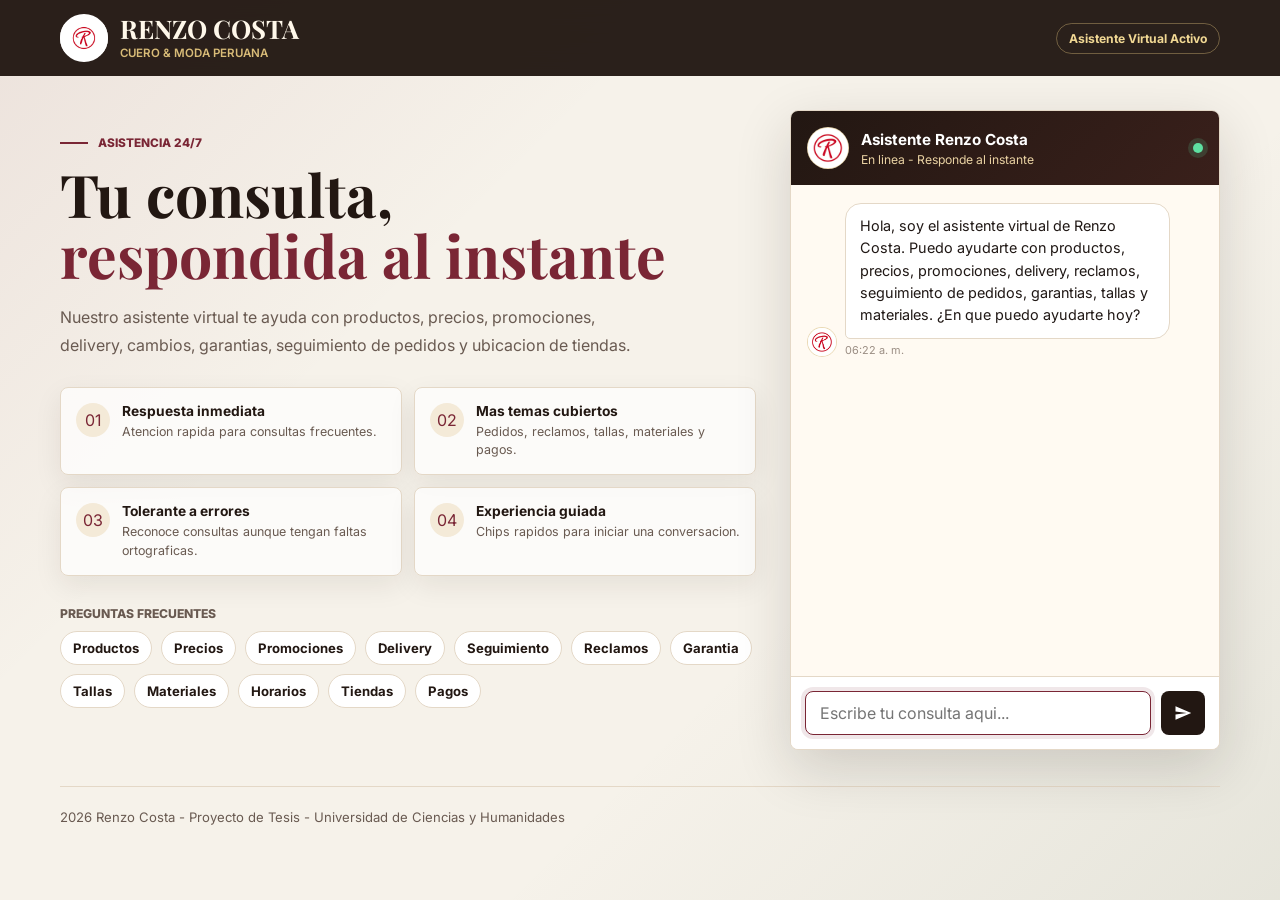
==== Frontend/index.html @ cf63f4e3 "Primera version del chatbot Renzo Costa .." ====
<!DOCTYPE html>
<html lang="es">
<head>
  <meta charset="UTF-8">
  <meta name="viewport" content="width=device-width, initial-scale=1.0">
  <title>Renzo Costa - Asistente Virtual</title>
  <meta name="description" content="Chatbot de atencion al cliente para Renzo Costa. Consulta productos, precios, horarios, delivery, garantias y mas.">
  <link rel="icon" type="image/jpeg" href="logo1.jpg">
  <link rel="stylesheet" href="styles.css">
</head>
<body>
  <header class="header">
    <div class="header-inner">
      <div class="header-logo">
        <div class="header-logo-icon">
          <img src="logo1.jpg" alt="Logo Renzo Costa">
        </div>
        <div class="header-brand">
          <h1>RENZO COSTA</h1>
          <p>Cuero & Moda Peruana</p>
        </div>
      </div>

      <div class="header-badge">Asistente Virtual Activo</div>
    </div>
  </header>

  <main class="hero">
    <section class="info-panel">
      <div class="info-eyebrow">Asistencia 24/7</div>

      <h2 class="info-titulo">
        Tu consulta,<br>
        <span>respondida al instante</span>
      </h2>

      <p class="info-descripcion">
        Nuestro asistente virtual te ayuda con productos, precios, promociones,
        delivery, cambios, garantias, seguimiento de pedidos y ubicacion de tiendas.
      </p>

      <div class="features-grid">
        <div class="feature-card">
          <div class="feature-icon">01</div>
          <div class="feature-text">
            <strong>Respuesta inmediata</strong>
            <span>Atencion rapida para consultas frecuentes.</span>
          </div>
        </div>

        <div class="feature-card">
          <div class="feature-icon">02</div>
          <div class="feature-text">
            <strong>Mas temas cubiertos</strong>
            <span>Pedidos, reclamos, tallas, materiales y pagos.</span>
          </div>
        </div>

        <div class="feature-card">
          <div class="feature-icon">03</div>
          <div class="feature-text">
            <strong>Tolerante a errores</strong>
            <span>Reconoce consultas aunque tengan faltas ortograficas.</span>
          </div>
        </div>

        <div class="feature-card">
          <div class="feature-icon">04</div>
          <div class="feature-text">
            <strong>Experiencia guiada</strong>
            <span>Chips rapidos para iniciar una conversacion.</span>
          </div>
        </div>
      </div>

      <div class="topicos-label">Preguntas frecuentes</div>
      <div class="topicos-chips">
        <button class="chip" onclick="enviarDesdeChip('Que productos tienen?')">Productos</button>
        <button class="chip" onclick="enviarDesdeChip('Cuales son los precios?')">Precios</button>
        <button class="chip" onclick="enviarDesdeChip('Tienen promociones?')">Promociones</button>
        <button class="chip" onclick="enviarDesdeChip('Hacen delivery?')">Delivery</button>
        <button class="chip" onclick="enviarDesdeChip('Quiero seguir mi pedido')">Seguimiento</button>
        <button class="chip" onclick="enviarDesdeChip('Como hago un reclamo?')">Reclamos</button>
        <button class="chip" onclick="enviarDesdeChip('Como funciona la garantia?')">Garantia</button>
        <button class="chip" onclick="enviarDesdeChip('Tienen guia de tallas?')">Tallas</button>
        <button class="chip" onclick="enviarDesdeChip('De que material son los productos?')">Materiales</button>
        <button class="chip" onclick="enviarDesdeChip('Cual es el horario de atencion?')">Horarios</button>
        <button class="chip" onclick="enviarDesdeChip('Donde estan ubicados?')">Tiendas</button>
        <button class="chip" onclick="enviarDesdeChip('Cuales son las formas de pago?')">Pagos</button>
      </div>
    </section>

    <section class="chat-panel" aria-label="Chat de atencion al cliente">
      <div class="chat-header">
        <div class="chat-avatar">
          <img src="logo1.jpg" alt="Logo Renzo Costa">
        </div>
        <div class="chat-header-info">
          <strong>Asistente Renzo Costa</strong>
          <span>En linea - Responde al instante</span>
        </div>
        <div class="online-dot" title="En linea"></div>
      </div>

      <div class="chat-mensajes" id="chatMensajes" role="log" aria-live="polite"></div>

      <div class="indicador-escribiendo" id="indicadorEscribiendo" aria-label="El bot esta escribiendo">
        <div class="mensaje-avatar">
          <img src="logo1.jpg" alt="">
        </div>
        <div class="puntos-escribiendo">
          <span></span>
          <span></span>
          <span></span>
        </div>
      </div>

      <div class="chat-input-area">
        <input
          type="text"
          id="inputMensaje"
          placeholder="Escribe tu consulta aqui..."
          maxlength="500"
          autocomplete="off"
          aria-label="Escribe un mensaje"
        />

        <button id="btnEnviar" title="Enviar mensaje" aria-label="Enviar mensaje">
          <svg viewBox="0 0 24 24" xmlns="http://www.w3.org/2000/svg" aria-hidden="true">
            <path d="M2.01 21L23 12 2.01 3 2 10l15 2-15 2z"/>
          </svg>
        </button>
      </div>
    </section>
  </main>

  <footer class="footer">
    <p class="footer-copy">
      2026 Renzo Costa - Proyecto de Tesis - Universidad de Ciencias y Humanidades
    </p>
  </footer>

  <script src="script.js"></script>
</body>
</html>
---- Frontend/styles.css ----
@import url('https://fonts.googleapis.com/css2?family=Inter:wght@400;500;600;700&family=Playfair+Display:wght@600;700&display=swap');

:root {
  --color-fondo: #f6f2ea;
  --color-superficie: #fffaf2;
  --color-panel: #ffffff;
  --color-acento: #221712;
  --color-acento-hover: #3a261d;
  --color-vino: #7a2635;
  --color-oliva: #587057;
  --color-dorado: #b88a2c;
  --color-borde: #e4d8c7;
  --color-texto: #201815;
  --color-texto-suave: #695a51;
  --color-muted: #9a8d83;
  --sombra-suave: 0 10px 28px rgba(34, 23, 18, 0.08);
  --sombra-media: 0 18px 55px rgba(34, 23, 18, 0.16);
  --fuente-display: 'Playfair Display', Georgia, serif;
  --fuente-texto: 'Inter', system-ui, sans-serif;
  --radio: 8px;
}

*,
*::before,
*::after {
  box-sizing: border-box;
  margin: 0;
  padding: 0;
}

body {
  min-height: 100vh;
  background:
    linear-gradient(135deg, rgba(122, 38, 53, 0.08), transparent 32%),
    linear-gradient(315deg, rgba(88, 112, 87, 0.10), transparent 36%),
    var(--color-fondo);
  color: var(--color-texto);
  font-family: var(--fuente-texto);
}

button,
input {
  font: inherit;
}

.header {
  position: sticky;
  top: 0;
  z-index: 10;
  background: rgba(34, 23, 18, 0.96);
  color: white;
  box-shadow: 0 1px 0 rgba(255, 255, 255, 0.08);
  backdrop-filter: blur(14px);
}

.header-inner {
  width: min(1160px, calc(100% - 32px));
  margin: 0 auto;
  padding: 14px 0;
  display: flex;
  align-items: center;
  justify-content: space-between;
  gap: 18px;
}

.header-logo {
  display: flex;
  align-items: center;
  gap: 12px;
  min-width: 0;
}

.header-logo-icon {
  width: 48px;
  height: 48px;
  display: grid;
  place-items: center;
  background: #fff;
  border-radius: 50%;
  overflow: hidden;
}

.header-logo-icon img {
  width: 100%;
  height: 100%;
  object-fit: contain;
}

.header-brand h1 {
  font-family: var(--fuente-display);
  font-size: clamp(1.25rem, 2vw, 1.7rem);
  line-height: 1;
  color: #fff8ea;
}

.header-brand p {
  margin-top: 4px;
  color: #d9bc78;
  font-size: 0.72rem;
  font-weight: 600;
  text-transform: uppercase;
}

.header-badge {
  border: 1px solid rgba(217, 188, 120, 0.4);
  border-radius: 999px;
  padding: 7px 12px;
  color: #f1d894;
  font-size: 0.76rem;
  font-weight: 700;
  white-space: nowrap;
}

.hero {
  width: min(1160px, calc(100% - 32px));
  margin: 34px auto 0;
  display: grid;
  grid-template-columns: minmax(0, 1fr) minmax(360px, 430px);
  gap: 34px;
  align-items: start;
}

.info-panel {
  padding: 18px 0 0;
}

.info-eyebrow {
  display: inline-flex;
  align-items: center;
  gap: 10px;
  color: var(--color-vino);
  font-size: 0.74rem;
  font-weight: 800;
  text-transform: uppercase;
}

.info-eyebrow::before {
  content: "";
  width: 28px;
  height: 2px;
  background: var(--color-vino);
}

.info-titulo {
  margin-top: 14px;
  max-width: 620px;
  color: var(--color-acento);
  font-family: var(--fuente-display);
  font-size: clamp(2.1rem, 4.6vw, 4.25rem);
  line-height: 1.03;
}

.info-titulo span {
  color: var(--color-vino);
}

.info-descripcion {
  max-width: 590px;
  margin-top: 18px;
  color: var(--color-texto-suave);
  font-size: 1rem;
  line-height: 1.75;
}

.features-grid {
  margin-top: 28px;
  display: grid;
  grid-template-columns: repeat(2, minmax(0, 1fr));
  gap: 12px;
}

.feature-card {
  min-height: 88px;
  padding: 15px;
  display: flex;
  gap: 12px;
  align-items: flex-start;
  background: rgba(255, 255, 255, 0.74);
  border: 1px solid var(--color-borde);
  border-radius: var(--radio);
  box-shadow: var(--sombra-suave);
}

.feature-icon {
  width: 34px;
  height: 34px;
  display: grid;
  place-items: center;
  border-radius: 50%;
  background: #f4ead8;
  color: var(--color-vino);
  font-size: 1rem;
  flex: none;
}

.feature-text strong {
  display: block;
  color: var(--color-acento);
  font-size: 0.86rem;
}

.feature-text span {
  display: block;
  margin-top: 4px;
  color: var(--color-texto-suave);
  font-size: 0.78rem;
  line-height: 1.45;
}

.topicos-label {
  margin-top: 30px;
  color: var(--color-texto-suave);
  font-size: 0.76rem;
  font-weight: 800;
  text-transform: uppercase;
}

.topicos-chips {
  margin-top: 10px;
  display: flex;
  flex-wrap: wrap;
  gap: 9px;
}

.chip {
  min-height: 34px;
  padding: 7px 12px;
  border: 1px solid var(--color-borde);
  border-radius: 999px;
  background: #fff;
  color: var(--color-acento);
  cursor: pointer;
  font-size: 0.82rem;
  font-weight: 700;
  transition: transform 0.16s ease, border-color 0.16s ease, background 0.16s ease, color 0.16s ease;
}

.chip:hover {
  border-color: var(--color-vino);
  background: var(--color-vino);
  color: #fff;
  transform: translateY(-1px);
}

.chat-panel {
  position: sticky;
  top: 88px;
  height: min(640px, calc(100vh - 118px));
  min-height: 520px;
  display: flex;
  flex-direction: column;
  overflow: hidden;
  background: var(--color-superficie);
  border: 1px solid var(--color-borde);
  border-radius: var(--radio);
  box-shadow: var(--sombra-media);
}

.chat-header {
  padding: 16px;
  display: flex;
  align-items: center;
  gap: 12px;
  background: linear-gradient(135deg, var(--color-acento), #3a201b);
  color: white;
}

.chat-avatar,
.mensaje-avatar {
  display: grid;
  place-items: center;
  flex: none;
  background: #fff;
  border: 1px solid rgba(217, 188, 120, 0.55);
  overflow: hidden;
}

.chat-avatar {
  width: 42px;
  height: 42px;
  border-radius: 50%;
}

.chat-avatar img,
.mensaje-avatar img {
  width: 100%;
  height: 100%;
  object-fit: cover;
}

.chat-header-info {
  flex: 1;
  min-width: 0;
}

.chat-header-info strong {
  display: block;
  font-size: 0.95rem;
}

.chat-header-info span {
  display: block;
  margin-top: 3px;
  color: #e8d1a2;
  font-size: 0.76rem;
}

.online-dot {
  width: 10px;
  height: 10px;
  border-radius: 50%;
  background: #5ee0a1;
  box-shadow: 0 0 0 5px rgba(94, 224, 161, 0.16);
}

.chat-mensajes {
  flex: 1;
  padding: 18px 16px;
  display: flex;
  flex-direction: column;
  gap: 14px;
  overflow-y: auto;
  scroll-behavior: smooth;
}

.chat-mensajes::-webkit-scrollbar {
  width: 6px;
}

.chat-mensajes::-webkit-scrollbar-thumb {
  background: #d4c3af;
  border-radius: 999px;
}

.mensaje {
  display: flex;
  align-items: flex-end;
  gap: 8px;
  animation: aparecer 0.24s ease-out;
}

.mensaje.usuario {
  justify-content: flex-start;
  flex-direction: row-reverse;
}

.mensaje-contenido {
  max-width: min(82%, 340px);
}

.mensaje-avatar {
  width: 30px;
  height: 30px;
  border-radius: 50%;
}

.burbuja {
  padding: 11px 14px;
  border-radius: 16px;
  font-size: 0.9rem;
  line-height: 1.55;
  white-space: pre-line;
  overflow-wrap: anywhere;
}

.mensaje.usuario .burbuja {
  background: var(--color-vino);
  color: white;
  border-bottom-right-radius: 5px;
}

.mensaje.bot .burbuja {
  background: white;
  color: var(--color-texto);
  border: 1px solid var(--color-borde);
  border-bottom-left-radius: 5px;
}

.mensaje-tiempo {
  margin-top: 4px;
  color: var(--color-muted);
  font-size: 0.68rem;
  text-align: right;
}

.mensaje.bot .mensaje-tiempo {
  text-align: left;
}

.mensaje-accion {
  width: fit-content;
  min-height: 38px;
  margin-top: 8px;
  padding: 8px 12px;
  display: inline-flex;
  align-items: center;
  gap: 8px;
  border-radius: var(--radio);
  color: white;
  font-size: 0.82rem;
  font-weight: 800;
  text-decoration: none;
  transition: transform 0.16s ease, filter 0.16s ease;
}

.mensaje-accion.whatsapp {
  background: #218b56;
  box-shadow: 0 6px 16px rgba(33, 139, 86, 0.2);
}

.mensaje-accion:hover {
  filter: brightness(0.94);
  transform: translateY(-1px);
}

.mensaje-accion svg {
  width: 18px;
  height: 18px;
  flex: none;
  fill: currentColor;
}

.indicador-escribiendo {
  display: none;
  align-items: flex-end;
  gap: 8px;
  padding: 0 16px 10px;
}

.indicador-escribiendo.activo {
  display: flex;
}

.puntos-escribiendo {
  display: flex;
  align-items: center;
  gap: 5px;
  padding: 12px 15px;
  background: white;
  border: 1px solid var(--color-borde);
  border-radius: 16px 16px 16px 5px;
}

.puntos-escribiendo span {
  width: 6px;
  height: 6px;
  background: var(--color-dorado);
  border-radius: 50%;
  animation: rebotar 1s infinite;
}

.puntos-escribiendo span:nth-child(2) {
  animation-delay: 0.15s;
}

.puntos-escribiendo span:nth-child(3) {
  animation-delay: 0.3s;
}

.chat-input-area {
  padding: 14px;
  display: flex;
  align-items: center;
  gap: 10px;
  background: white;
  border-top: 1px solid var(--color-borde);
}

#inputMensaje {
  flex: 1;
  min-width: 0;
  height: 44px;
  padding: 0 14px;
  border: 1px solid var(--color-borde);
  border-radius: var(--radio);
  background: #fbf7ef;
  color: var(--color-texto);
  outline: none;
  transition: border-color 0.16s ease, box-shadow 0.16s ease, background 0.16s ease;
}

#inputMensaje:focus {
  border-color: var(--color-vino);
  background: #fff;
  box-shadow: 0 0 0 4px rgba(122, 38, 53, 0.11);
}

#inputMensaje:disabled {
  color: var(--color-muted);
  background: #efe8dc;
}

#btnEnviar {
  width: 44px;
  height: 44px;
  display: grid;
  place-items: center;
  flex: none;
  border: 0;
  border-radius: var(--radio);
  background: var(--color-acento);
  color: white;
  cursor: pointer;
  transition: transform 0.16s ease, background 0.16s ease, opacity 0.16s ease;
}

#btnEnviar:hover:not(:disabled) {
  background: var(--color-vino);
  transform: translateY(-1px);
}

#btnEnviar:disabled {
  cursor: wait;
  opacity: 0.55;
}

#btnEnviar svg {
  width: 18px;
  height: 18px;
  fill: currentColor;
}

.footer {
  width: min(1160px, calc(100% - 32px));
  margin: 36px auto 0;
  padding: 22px 0 36px;
  border-top: 1px solid var(--color-borde);
}

.footer-copy {
  color: var(--color-texto-suave);
  font-size: 0.82rem;
}

.dashboard-page {
  background:
    linear-gradient(135deg, rgba(122, 38, 53, 0.08), transparent 30%),
    linear-gradient(315deg, rgba(34, 23, 18, 0.08), transparent 34%),
    #f7f1e8;
}

.dashboard-link {
  min-height: 36px;
  display: inline-flex;
  align-items: center;
  justify-content: center;
  padding: 0 14px;
  border: 1px solid rgba(217, 188, 120, 0.42);
  border-radius: 999px;
  color: #f1d894;
  font-size: 0.8rem;
  font-weight: 800;
  text-decoration: none;
  transition: background 0.16s ease, color 0.16s ease;
}

.dashboard-link:hover {
  background: #f1d894;
  color: var(--color-acento);
}

.dashboard {
  width: min(1160px, calc(100% - 32px));
  margin: 32px auto 48px;
}

.dashboard-hero {
  display: flex;
  align-items: flex-end;
  justify-content: space-between;
  gap: 22px;
  padding: 28px;
  border: 1px solid var(--color-borde);
  border-radius: var(--radio);
  background: rgba(255, 250, 242, 0.84);
  box-shadow: var(--sombra-suave);
}

.dashboard-hero h2 {
  max-width: 720px;
  margin-top: 12px;
  color: var(--color-acento);
  font-family: var(--fuente-display);
  font-size: clamp(2rem, 4vw, 3.4rem);
  line-height: 1.03;
}

.dashboard-hero p {
  max-width: 680px;
  margin-top: 14px;
  color: var(--color-texto-suave);
  font-size: 0.98rem;
  line-height: 1.7;
}

.dashboard-status {
  min-height: 34px;
  display: inline-flex;
  align-items: center;
  justify-content: center;
  flex: none;
  padding: 0 13px;
  border-radius: 999px;
  background: #f4ead8;
  color: var(--color-vino);
  font-size: 0.78rem;
  font-weight: 800;
}

.dashboard-summary {
  margin-top: 18px;
  display: grid;
  grid-template-columns: 1.2fr 1fr 1fr;
  gap: 14px;
}

.metric-card {
  min-height: 150px;
  padding: 20px;
  display: flex;
  flex-direction: column;
  justify-content: space-between;
  border: 1px solid var(--color-borde);
  border-radius: var(--radio);
  background: #fff;
  box-shadow: var(--sombra-suave);
}

.metric-card.featured {
  background: linear-gradient(135deg, var(--color-acento), var(--color-vino));
  color: #fff8ea;
}

.metric-card span {
  color: var(--color-texto-suave);
  font-size: 0.78rem;
  font-weight: 800;
  text-transform: uppercase;
}

.metric-card.featured span,
.metric-card.featured small {
  color: #efd9a8;
}

.metric-card strong {
  margin-top: 18px;
  color: var(--color-acento);
  font-family: var(--fuente-display);
  font-size: clamp(2rem, 4vw, 3.2rem);
  line-height: 1;
}

.metric-card.featured strong {
  color: #fff;
}

.metric-card small {
  margin-top: 14px;
  color: var(--color-texto-suave);
  font-size: 0.86rem;
  line-height: 1.45;
}

.metric-card.skeleton {
  background:
    linear-gradient(90deg, rgba(255, 255, 255, 0.3), rgba(228, 216, 199, 0.45), rgba(255, 255, 255, 0.3)),
    #fff;
  background-size: 220% 100%;
  animation: shimmer 1.4s infinite;
}

.dashboard-layout {
  margin-top: 18px;
  display: grid;
  grid-template-columns: minmax(0, 1.05fr) minmax(360px, 0.95fr);
  gap: 18px;
  align-items: start;
}

.dashboard-panel {
  padding: 20px;
  border: 1px solid var(--color-borde);
  border-radius: var(--radio);
  background: rgba(255, 255, 255, 0.82);
  box-shadow: var(--sombra-suave);
}

.panel-header {
  display: flex;
  align-items: center;
  justify-content: space-between;
  gap: 14px;
  margin-bottom: 18px;
}

.panel-header span {
  color: var(--color-vino);
  font-size: 0.74rem;
  font-weight: 800;
  text-transform: uppercase;
}

.panel-header h3 {
  margin-top: 4px;
  color: var(--color-acento);
  font-size: 1.05rem;
}

.ranking-list {
  display: grid;
  gap: 15px;
}

.ranking-item {
  display: grid;
  gap: 8px;
}

.ranking-topline {
  display: flex;
  justify-content: space-between;
  gap: 12px;
  color: var(--color-texto);
  font-size: 0.88rem;
  font-weight: 700;
}

.ranking-topline strong {
  color: var(--color-vino);
}

.ranking-bar {
  height: 10px;
  overflow: hidden;
  border-radius: 999px;
  background: #efe5d7;
}

.ranking-bar span {
  display: block;
  height: 100%;
  border-radius: inherit;
  background: linear-gradient(90deg, var(--color-vino), var(--color-dorado));
}

.dashboard-grid {
  display: grid;
  grid-template-columns: repeat(2, minmax(0, 1fr));
  gap: 10px;
}

.mini-metric {
  min-height: 76px;
  padding: 13px;
  display: flex;
  flex-direction: column;
  justify-content: space-between;
  border: 1px solid #eadfce;
  border-radius: var(--radio);
  background: #fffaf2;
}

.mini-metric span {
  color: var(--color-texto-suave);
  font-size: 0.78rem;
  font-weight: 700;
  line-height: 1.3;
}

.mini-metric strong {
  color: var(--color-acento);
  font-size: 1.35rem;
}

@keyframes shimmer {
  from {
    background-position: 220% 0;
  }
  to {
    background-position: -220% 0;
  }
}

@keyframes aparecer {
  from {
    opacity: 0;
    transform: translateY(8px);
  }
  to {
    opacity: 1;
    transform: translateY(0);
  }
}

@keyframes rebotar {
  0%,
  70%,
  100% {
    transform: translateY(0);
  }
  35% {
    transform: translateY(-5px);
  }
}

@media (max-width: 900px) {
  .hero {
    grid-template-columns: 1fr;
    margin-top: 22px;
  }

  .chat-panel {
    position: relative;
    top: auto;
    order: -1;
    height: 68vh;
    min-height: 500px;
  }

  .dashboard-hero,
  .dashboard-layout,
  .dashboard-summary {
    grid-template-columns: 1fr;
  }

  .dashboard-hero {
    align-items: flex-start;
    flex-direction: column;
  }
}

@media (max-width: 640px) {
  .header-inner,
  .hero,
  .footer {
    width: min(100% - 24px, 1160px);
  }

  .header-badge {
    display: none;
  }

  .header-logo-icon {
    width: 42px;
    height: 42px;
  }

  .chat-panel {
    min-height: 480px;
    height: calc(100vh - 118px);
  }

  .features-grid {
    grid-template-columns: 1fr;
  }

  .mensaje-contenido {
    max-width: 86%;
  }

  .chat-input-area {
    padding: 12px;
  }

  .dashboard {
    width: min(100% - 24px, 1160px);
    margin-top: 22px;
  }

  .dashboard-hero,
  .dashboard-panel,
  .metric-card {
    padding: 16px;
  }

  .dashboard-grid {
    grid-template-columns: 1fr;
  }

  .dashboard-link {
    display: none;
  }
}
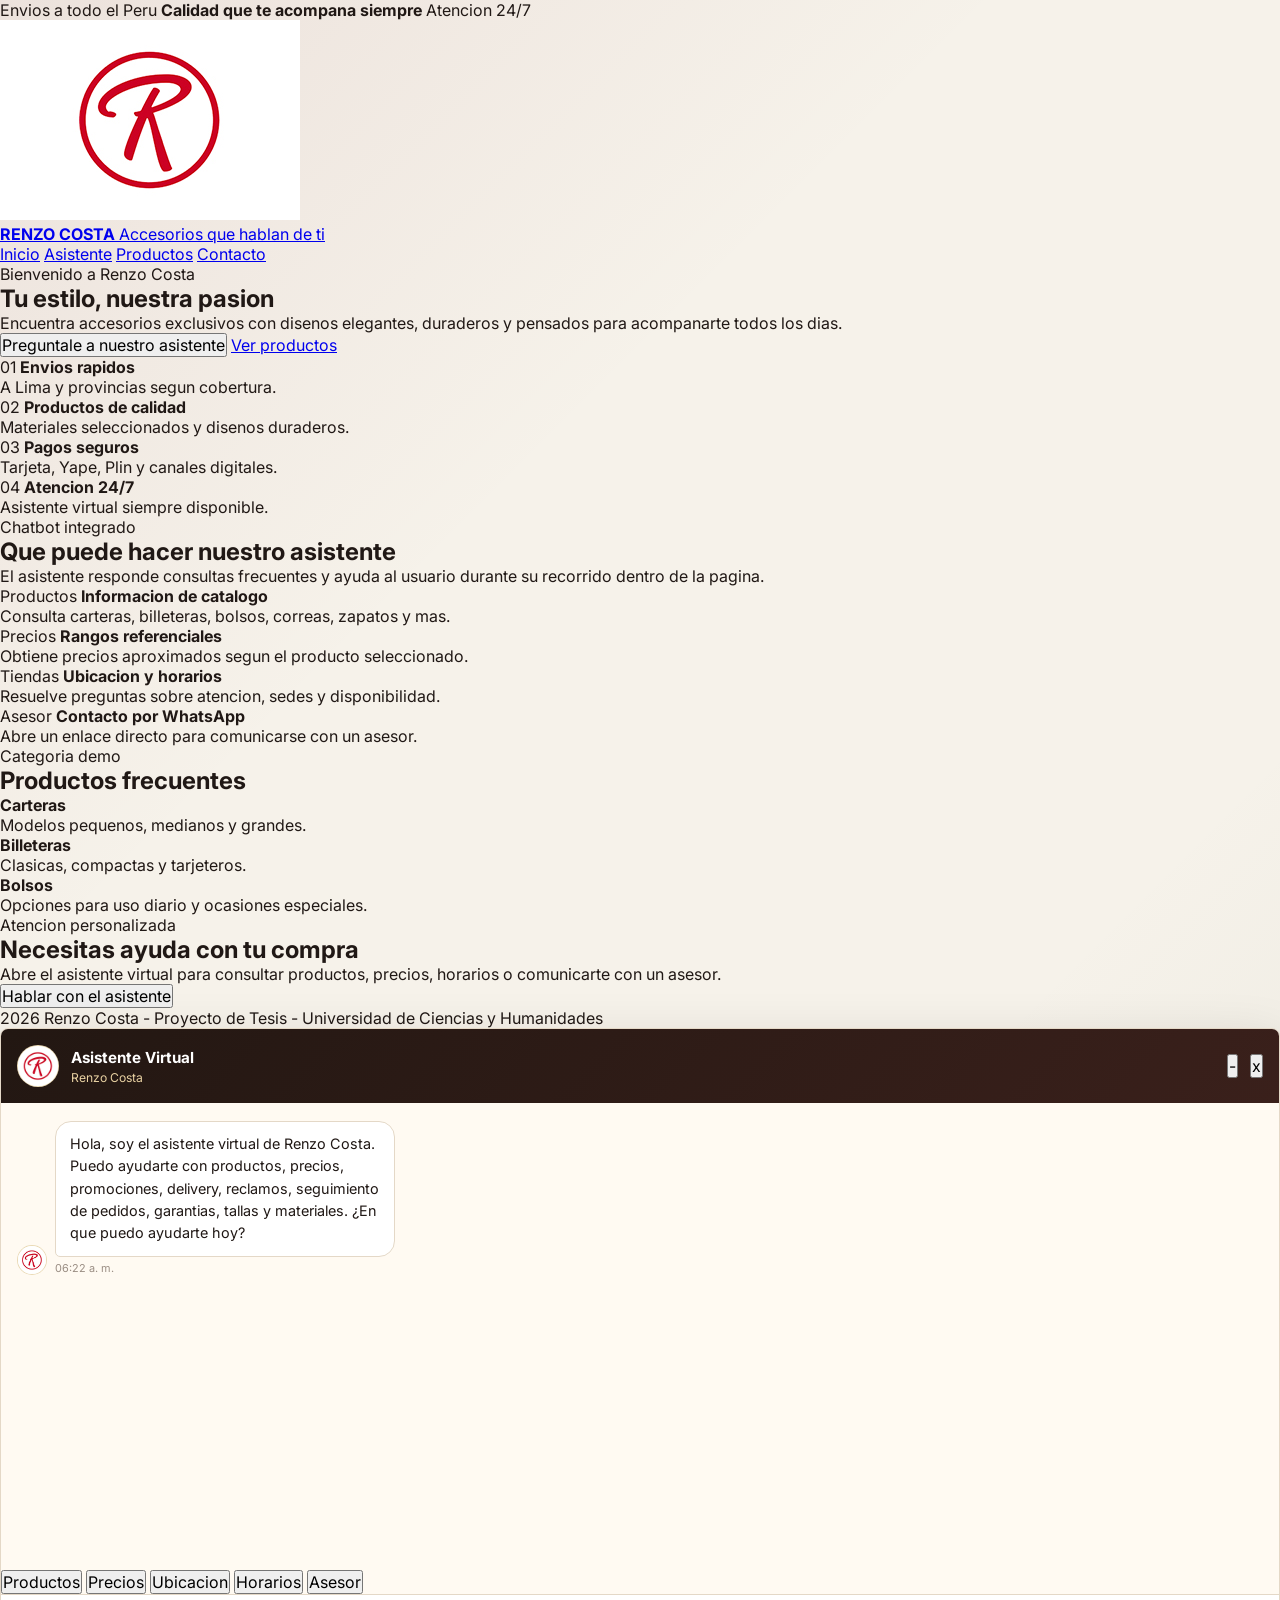
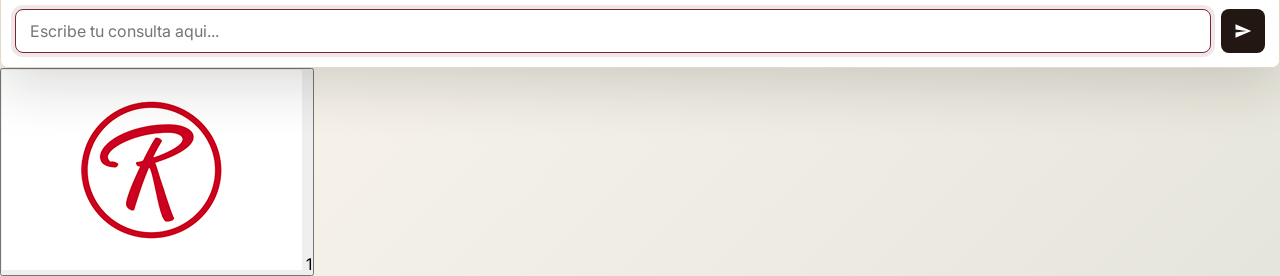
==== commit e26c2a0a: "Update index.html" ====
--- a/Frontend/index.html
+++ b/Frontend/index.html
@@ -4,105 +4,180 @@
   <meta charset="UTF-8">
   <meta name="viewport" content="width=device-width, initial-scale=1.0">
   <title>Renzo Costa - Asistente Virtual</title>
-  <meta name="description" content="Chatbot de atencion al cliente para Renzo Costa. Consulta productos, precios, horarios, delivery, garantias y mas.">
+  <meta name="description" content="Demostracion del chatbot de atencion al cliente para Renzo Costa.">
   <link rel="icon" type="image/jpeg" href="logo1.jpg">
   <link rel="stylesheet" href="styles.css">
 </head>
-<body>
-  <header class="header">
-    <div class="header-inner">
-      <div class="header-logo">
-        <div class="header-logo-icon">
-          <img src="logo1.jpg" alt="Logo Renzo Costa">
-        </div>
-        <div class="header-brand">
-          <h1>RENZO COSTA</h1>
-          <p>Cuero & Moda Peruana</p>
-        </div>
-      </div>
-
-      <div class="header-badge">Asistente Virtual Activo</div>
+<body class="store-page">
+  <div class="top-strip">
+    <span>Envios a todo el Peru</span>
+    <strong>Calidad que te acompana siempre</strong>
+    <span>Atencion 24/7</span>
+  </div>
+
+  <header class="store-header">
+    <div class="store-header-inner">
+      <a class="store-brand" href="#inicio" aria-label="Ir al inicio">
+        <img src="logo1.jpg" alt="Logo Renzo Costa">
+        <div>
+          <strong>RENZO COSTA</strong>
+          <span>Accesorios que hablan de ti</span>
+        </div>
+      </a>
+
+      <nav class="store-nav" aria-label="Navegacion principal">
+        <a href="#inicio">Inicio</a>
+        <a href="#asistente">Asistente</a>
+        <a href="#productos">Productos</a>
+        <a href="#contacto">Contacto</a>
+      </nav>
     </div>
   </header>
 
-  <main class="hero">
-    <section class="info-panel">
-      <div class="info-eyebrow">Asistencia 24/7</div>
-
-      <h2 class="info-titulo">
-        Tu consulta,<br>
-        <span>respondida al instante</span>
-      </h2>
-
-      <p class="info-descripcion">
-        Nuestro asistente virtual te ayuda con productos, precios, promociones,
-        delivery, cambios, garantias, seguimiento de pedidos y ubicacion de tiendas.
-      </p>
-
-      <div class="features-grid">
-        <div class="feature-card">
-          <div class="feature-icon">01</div>
-          <div class="feature-text">
-            <strong>Respuesta inmediata</strong>
-            <span>Atencion rapida para consultas frecuentes.</span>
-          </div>
-        </div>
-
-        <div class="feature-card">
-          <div class="feature-icon">02</div>
-          <div class="feature-text">
-            <strong>Mas temas cubiertos</strong>
-            <span>Pedidos, reclamos, tallas, materiales y pagos.</span>
-          </div>
-        </div>
-
-        <div class="feature-card">
-          <div class="feature-icon">03</div>
-          <div class="feature-text">
-            <strong>Tolerante a errores</strong>
-            <span>Reconoce consultas aunque tengan faltas ortograficas.</span>
-          </div>
-        </div>
-
-        <div class="feature-card">
-          <div class="feature-icon">04</div>
-          <div class="feature-text">
-            <strong>Experiencia guiada</strong>
-            <span>Chips rapidos para iniciar una conversacion.</span>
-          </div>
-        </div>
-      </div>
-
-      <div class="topicos-label">Preguntas frecuentes</div>
-      <div class="topicos-chips">
-        <button class="chip" onclick="enviarDesdeChip('Que productos tienen?')">Productos</button>
-        <button class="chip" onclick="enviarDesdeChip('Cuales son los precios?')">Precios</button>
-        <button class="chip" onclick="enviarDesdeChip('Tienen promociones?')">Promociones</button>
-        <button class="chip" onclick="enviarDesdeChip('Hacen delivery?')">Delivery</button>
-        <button class="chip" onclick="enviarDesdeChip('Quiero seguir mi pedido')">Seguimiento</button>
-        <button class="chip" onclick="enviarDesdeChip('Como hago un reclamo?')">Reclamos</button>
-        <button class="chip" onclick="enviarDesdeChip('Como funciona la garantia?')">Garantia</button>
-        <button class="chip" onclick="enviarDesdeChip('Tienen guia de tallas?')">Tallas</button>
-        <button class="chip" onclick="enviarDesdeChip('De que material son los productos?')">Materiales</button>
-        <button class="chip" onclick="enviarDesdeChip('Cual es el horario de atencion?')">Horarios</button>
-        <button class="chip" onclick="enviarDesdeChip('Donde estan ubicados?')">Tiendas</button>
-        <button class="chip" onclick="enviarDesdeChip('Cuales son las formas de pago?')">Pagos</button>
-      </div>
-    </section>
-
-    <section class="chat-panel" aria-label="Chat de atencion al cliente">
+  <main>
+    <section class="store-hero" id="inicio">
+      <div class="store-hero-content">
+        <span class="hero-pill">Bienvenido a Renzo Costa</span>
+        <h1>Tu estilo, nuestra pasion</h1>
+        <p>
+          Encuentra accesorios exclusivos con disenos elegantes, duraderos y
+          pensados para acompanarte todos los dias.
+        </p>
+        <div class="hero-actions">
+          <button class="primary-action" type="button" data-open-chat>
+            Preguntale a nuestro asistente
+          </button>
+          <a class="secondary-action" href="#productos">Ver productos</a>
+        </div>
+      </div>
+
+      <div class="product-showcase" aria-label="Productos destacados">
+        <div class="showcase-item wallet"></div>
+        <div class="showcase-item backpack"></div>
+        <div class="showcase-item bag"></div>
+        <div class="showcase-item belt"></div>
+      </div>
+    </section>
+
+    <section class="benefits-bar" aria-label="Beneficios">
+      <article>
+        <span>01</span>
+        <strong>Envios rapidos</strong>
+        <p>A Lima y provincias segun cobertura.</p>
+      </article>
+      <article>
+        <span>02</span>
+        <strong>Productos de calidad</strong>
+        <p>Materiales seleccionados y disenos duraderos.</p>
+      </article>
+      <article>
+        <span>03</span>
+        <strong>Pagos seguros</strong>
+        <p>Tarjeta, Yape, Plin y canales digitales.</p>
+      </article>
+      <article>
+        <span>04</span>
+        <strong>Atencion 24/7</strong>
+        <p>Asistente virtual siempre disponible.</p>
+      </article>
+    </section>
+
+    <section class="assistant-section" id="asistente">
+      <div class="section-heading">
+        <span>Chatbot integrado</span>
+        <h2>Que puede hacer nuestro asistente</h2>
+        <p>
+          El asistente responde consultas frecuentes y ayuda al usuario durante
+          su recorrido dentro de la pagina.
+        </p>
+      </div>
+
+      <div class="assistant-capabilities">
+        <article>
+          <span>Productos</span>
+          <strong>Informacion de catalogo</strong>
+          <p>Consulta carteras, billeteras, bolsos, correas, zapatos y mas.</p>
+        </article>
+        <article>
+          <span>Precios</span>
+          <strong>Rangos referenciales</strong>
+          <p>Obtiene precios aproximados segun el producto seleccionado.</p>
+        </article>
+        <article>
+          <span>Tiendas</span>
+          <strong>Ubicacion y horarios</strong>
+          <p>Resuelve preguntas sobre atencion, sedes y disponibilidad.</p>
+        </article>
+        <article>
+          <span>Asesor</span>
+          <strong>Contacto por WhatsApp</strong>
+          <p>Abre un enlace directo para comunicarse con un asesor.</p>
+        </article>
+      </div>
+    </section>
+
+    <section class="product-section" id="productos">
+      <div class="section-heading">
+        <span>Categoria demo</span>
+        <h2>Productos frecuentes</h2>
+      </div>
+
+      <div class="product-grid">
+        <article>
+          <div class="product-thumb cartera"></div>
+          <strong>Carteras</strong>
+          <p>Modelos pequenos, medianos y grandes.</p>
+        </article>
+        <article>
+          <div class="product-thumb billetera"></div>
+          <strong>Billeteras</strong>
+          <p>Clasicas, compactas y tarjeteros.</p>
+        </article>
+        <article>
+          <div class="product-thumb bolso"></div>
+          <strong>Bolsos</strong>
+          <p>Opciones para uso diario y ocasiones especiales.</p>
+        </article>
+      </div>
+    </section>
+
+    <section class="contact-callout" id="contacto">
+      <div>
+        <span>Atencion personalizada</span>
+        <h2>Necesitas ayuda con tu compra</h2>
+        <p>Abre el asistente virtual para consultar productos, precios, horarios o comunicarte con un asesor.</p>
+      </div>
+      <button class="primary-action" type="button" data-open-chat>Hablar con el asistente</button>
+    </section>
+  </main>
+
+  <footer class="store-footer">
+    <p>2026 Renzo Costa - Proyecto de Tesis - Universidad de Ciencias y Humanidades</p>
+  </footer>
+
+  <aside class="chat-widget" id="chatWidget" aria-label="Chat de atencion al cliente">
+    <section class="chat-panel" id="chatPanel">
       <div class="chat-header">
         <div class="chat-avatar">
           <img src="logo1.jpg" alt="Logo Renzo Costa">
         </div>
         <div class="chat-header-info">
-          <strong>Asistente Renzo Costa</strong>
-          <span>En linea - Responde al instante</span>
-        </div>
-        <div class="online-dot" title="En linea"></div>
+          <strong>Asistente Virtual</strong>
+          <span>Renzo Costa</span>
+        </div>
+        <button class="chat-window-btn" type="button" id="btnMinimizarChat" aria-label="Minimizar chat">-</button>
+        <button class="chat-window-btn" type="button" id="btnCerrarChat" aria-label="Cerrar chat">x</button>
       </div>
 
       <div class="chat-mensajes" id="chatMensajes" role="log" aria-live="polite"></div>
+
+      <div class="quick-replies" aria-label="Consultas rapidas">
+        <button type="button" data-chip="Que productos tienen?">Productos</button>
+        <button type="button" data-chip="Cuales son los precios?">Precios</button>
+        <button type="button" data-chip="Donde estan ubicados?">Ubicacion</button>
+        <button type="button" data-chip="Cual es el horario de atencion?">Horarios</button>
+        <button type="button" data-chip="Necesito comunicarme con un asesor">Asesor</button>
+      </div>
 
       <div class="indicador-escribiendo" id="indicadorEscribiendo" aria-label="El bot esta escribiendo">
         <div class="mensaje-avatar">
@@ -124,7 +199,6 @@
           autocomplete="off"
           aria-label="Escribe un mensaje"
         />
-
         <button id="btnEnviar" title="Enviar mensaje" aria-label="Enviar mensaje">
           <svg viewBox="0 0 24 24" xmlns="http://www.w3.org/2000/svg" aria-hidden="true">
             <path d="M2.01 21L23 12 2.01 3 2 10l15 2-15 2z"/>
@@ -132,13 +206,12 @@
         </button>
       </div>
     </section>
-  </main>
-
-  <footer class="footer">
-    <p class="footer-copy">
-      2026 Renzo Costa - Proyecto de Tesis - Universidad de Ciencias y Humanidades
-    </p>
-  </footer>
+
+    <button class="chat-launcher" id="btnAbrirChat" type="button" aria-label="Abrir asistente virtual">
+      <img src="logo1.jpg" alt="">
+      <span class="launcher-dot">1</span>
+    </button>
+  </aside>
 
   <script src="script.js"></script>
 </body>
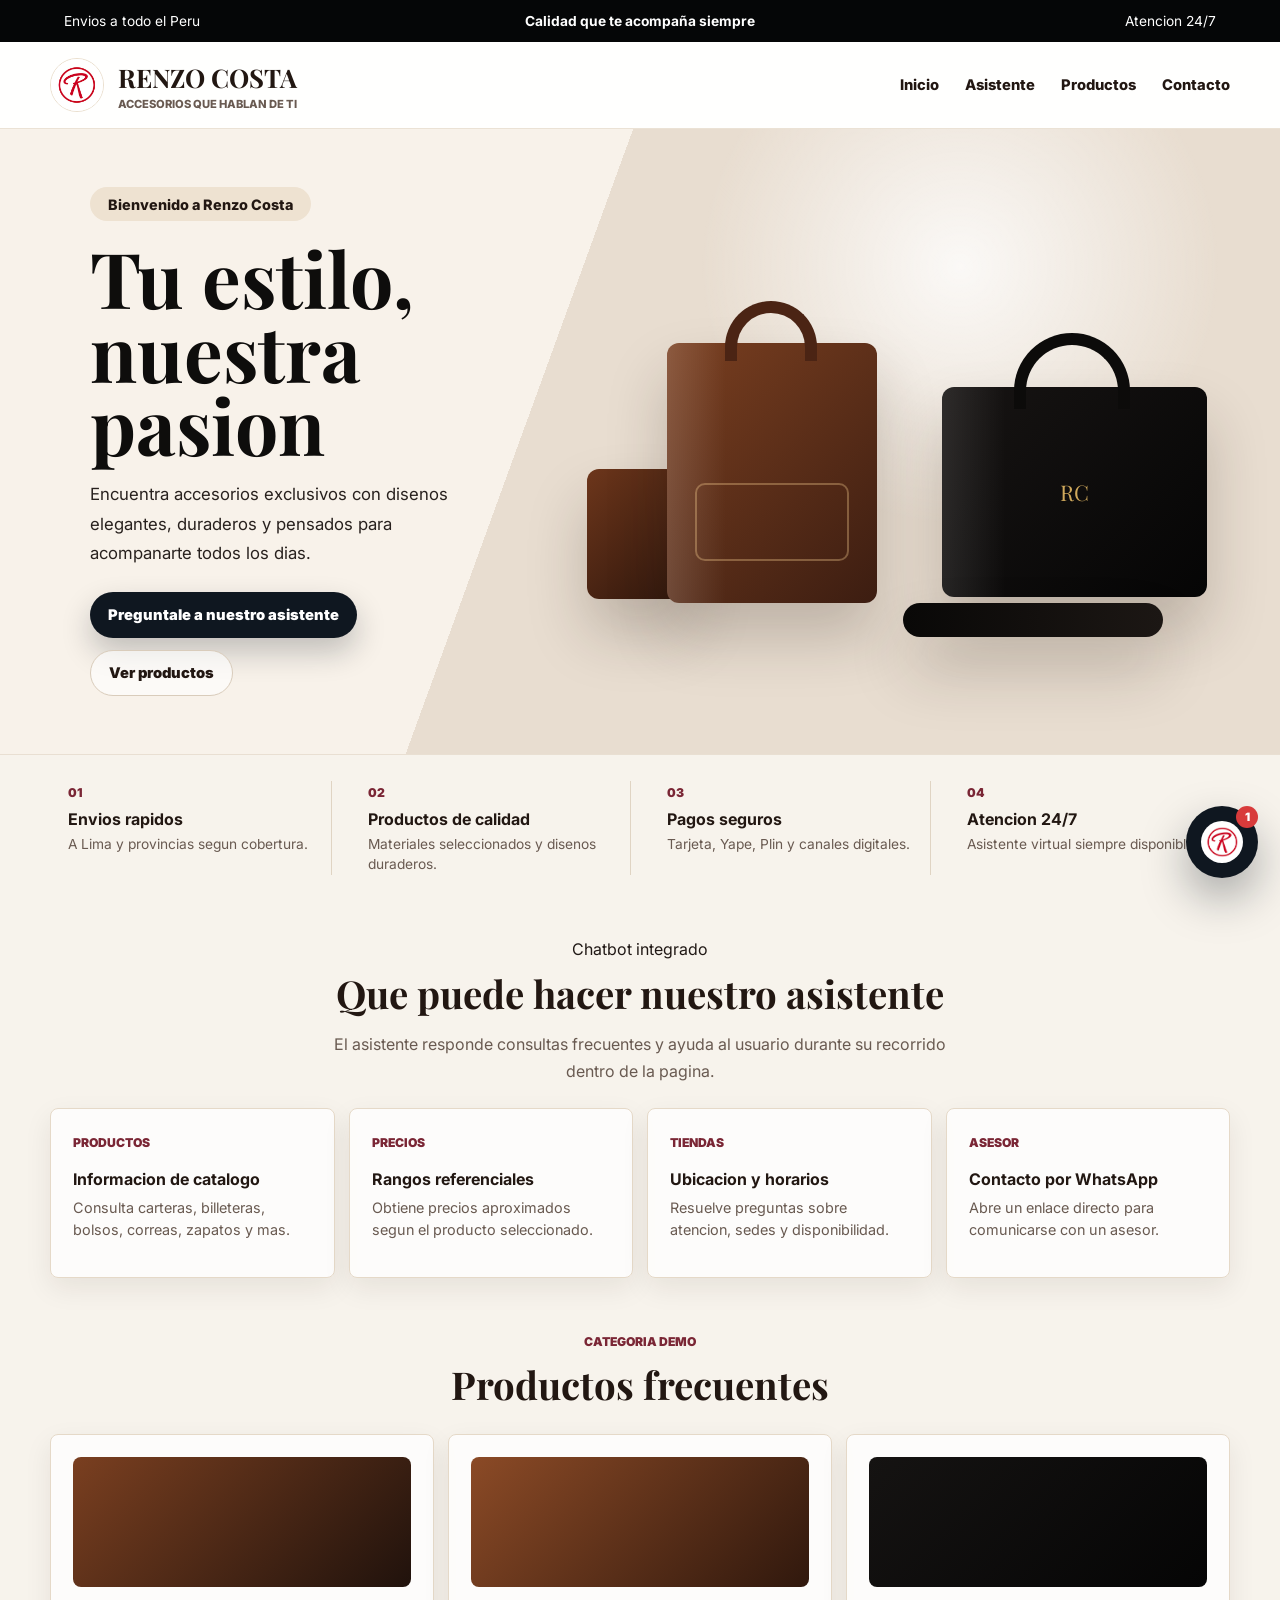
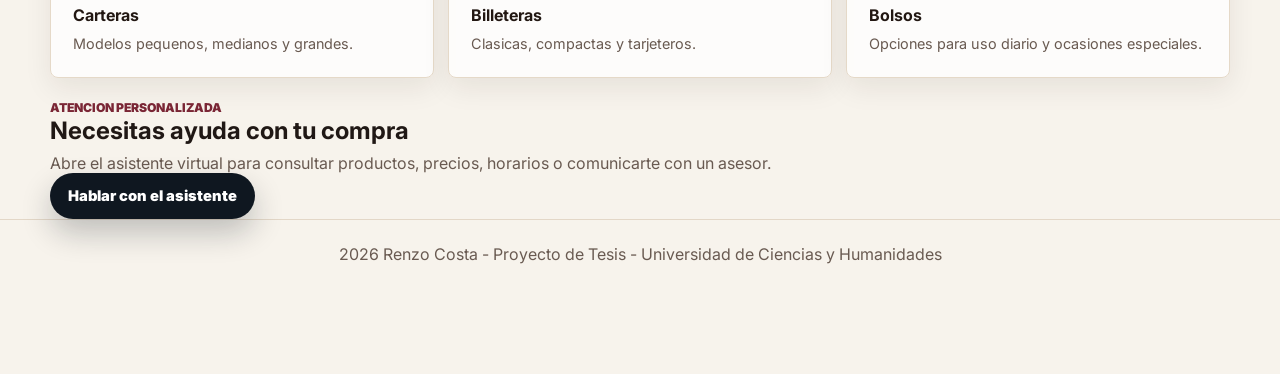
==== commit e0d323b0: "Update index.html" ====
--- a/Frontend/index.html
+++ b/Frontend/index.html
@@ -6,12 +6,12 @@
   <title>Renzo Costa - Asistente Virtual</title>
   <meta name="description" content="Demostracion del chatbot de atencion al cliente para Renzo Costa.">
   <link rel="icon" type="image/jpeg" href="logo1.jpg">
-  <link rel="stylesheet" href="styles.css">
+  <link rel="stylesheet" href="styles.css?v=3">
 </head>
 <body class="store-page">
   <div class="top-strip">
     <span>Envios a todo el Peru</span>
-    <strong>Calidad que te acompana siempre</strong>
+    <strong>Calidad que te acompaña siempre</strong>
     <span>Atencion 24/7</span>
   </div>
 
@@ -44,7 +44,7 @@
           pensados para acompanarte todos los dias.
         </p>
         <div class="hero-actions">
-          <button class="primary-action" type="button" data-open-chat>
+          <button class="primary-action" type="button" data-open-chat onclick="abrirChat()">
             Preguntale a nuestro asistente
           </button>
           <a class="secondary-action" href="#productos">Ver productos</a>
@@ -147,7 +147,7 @@
         <h2>Necesitas ayuda con tu compra</h2>
         <p>Abre el asistente virtual para consultar productos, precios, horarios o comunicarte con un asesor.</p>
       </div>
-      <button class="primary-action" type="button" data-open-chat>Hablar con el asistente</button>
+      <button class="primary-action" type="button" data-open-chat onclick="abrirChat()">Hablar con el asistente</button>
     </section>
   </main>
 
@@ -207,12 +207,12 @@
       </div>
     </section>
 
-    <button class="chat-launcher" id="btnAbrirChat" type="button" aria-label="Abrir asistente virtual">
+    <button class="chat-launcher" id="btnAbrirChat" type="button" aria-label="Abrir asistente virtual" data-open-chat onclick="abrirChat()">
       <img src="logo1.jpg" alt="">
       <span class="launcher-dot">1</span>
     </button>
   </aside>
 
-  <script src="script.js"></script>
+  <script src="script.js?v=3"></script>
 </body>
 </html>
--- a/Frontend/styles.css
+++ b/Frontend/styles.css
@@ -773,6 +773,552 @@
   font-size: 1.35rem;
 }
 
+.store-page {
+  background: #f7f3ec;
+}
+
+.top-strip {
+  min-height: 42px;
+  padding: 0 5vw;
+  display: grid;
+  grid-template-columns: 1fr auto 1fr;
+  align-items: center;
+  gap: 16px;
+  background: #050607;
+  color: #fff;
+  font-size: 0.86rem;
+}
+
+.top-strip strong {
+  text-align: center;
+}
+
+.top-strip span:last-child {
+  text-align: right;
+}
+
+.store-header {
+  position: sticky;
+  top: 0;
+  z-index: 20;
+  background: rgba(255, 255, 255, 0.94);
+  border-bottom: 1px solid #ebe2d5;
+  backdrop-filter: blur(18px);
+}
+
+.store-header-inner {
+  width: min(1180px, calc(100% - 32px));
+  min-height: 86px;
+  margin: 0 auto;
+  display: flex;
+  align-items: center;
+  justify-content: space-between;
+  gap: 28px;
+}
+
+.store-brand {
+  display: flex;
+  align-items: center;
+  gap: 14px;
+  color: var(--color-acento);
+  text-decoration: none;
+}
+
+.store-brand img {
+  width: 54px;
+  height: 54px;
+  border-radius: 50%;
+  object-fit: cover;
+  border: 1px solid #eadfce;
+}
+
+.store-brand strong {
+  display: block;
+  font-family: var(--fuente-display);
+  font-size: clamp(1.35rem, 2vw, 1.9rem);
+  letter-spacing: 0;
+}
+
+.store-brand span {
+  display: block;
+  margin-top: 3px;
+  color: var(--color-texto-suave);
+  font-size: 0.7rem;
+  font-weight: 800;
+  text-transform: uppercase;
+}
+
+.store-nav {
+  display: flex;
+  align-items: center;
+  gap: 26px;
+}
+
+.store-nav a {
+  color: var(--color-acento);
+  font-size: 0.92rem;
+  font-weight: 800;
+  text-decoration: none;
+}
+
+.store-nav a:hover {
+  color: var(--color-vino);
+}
+
+.store-hero {
+  min-height: 430px;
+  display: grid;
+  grid-template-columns: minmax(320px, 0.86fr) minmax(360px, 1.14fr);
+  align-items: center;
+  overflow: hidden;
+  background:
+    radial-gradient(circle at 75% 22%, rgba(255, 255, 255, 0.82), transparent 24%),
+    linear-gradient(110deg, #f8f2ea 0%, #f8f2ea 42%, #e8ddd0 42%, #e8ddd0 100%);
+  border-bottom: 1px solid #e9dfd2;
+}
+
+.store-hero-content {
+  padding: 58px max(32px, 7vw);
+}
+
+.hero-pill {
+  width: fit-content;
+  display: inline-flex;
+  align-items: center;
+  min-height: 34px;
+  padding: 0 18px;
+  border-radius: 999px;
+  background: #eee2d1;
+  color: var(--color-acento);
+  font-size: 0.9rem;
+  font-weight: 800;
+}
+
+.store-hero h1 {
+  max-width: 500px;
+  margin-top: 20px;
+  color: #0e0d0c;
+  font-family: var(--fuente-display);
+  font-size: clamp(3rem, 6vw, 5.25rem);
+  line-height: 0.96;
+}
+
+.store-hero p {
+  max-width: 490px;
+  margin-top: 18px;
+  color: #28211e;
+  font-size: 1.05rem;
+  line-height: 1.75;
+}
+
+.hero-actions {
+  margin-top: 24px;
+  display: flex;
+  align-items: center;
+  gap: 12px;
+  flex-wrap: wrap;
+}
+
+.primary-action,
+.secondary-action {
+  min-height: 46px;
+  padding: 0 18px;
+  display: inline-flex;
+  align-items: center;
+  justify-content: center;
+  border-radius: 999px;
+  font-size: 0.92rem;
+  font-weight: 900;
+  text-decoration: none;
+}
+
+.primary-action {
+  border: 0;
+  background: #0f1720;
+  color: #fff;
+  cursor: pointer;
+  box-shadow: 0 14px 30px rgba(15, 23, 32, 0.24);
+}
+
+.secondary-action {
+  color: var(--color-acento);
+  border: 1px solid #d9ccbb;
+  background: rgba(255, 255, 255, 0.64);
+}
+
+.product-showcase {
+  position: relative;
+  min-height: 430px;
+}
+
+.showcase-item {
+  position: absolute;
+  border-radius: 12px;
+  box-shadow: 0 34px 60px rgba(42, 27, 18, 0.22);
+}
+
+.showcase-item.backpack {
+  width: 210px;
+  height: 260px;
+  left: 16%;
+  bottom: 54px;
+  background:
+    linear-gradient(90deg, rgba(255, 255, 255, 0.14), transparent 28%),
+    linear-gradient(135deg, #7a3f20, #3c1d11);
+}
+
+.showcase-item.backpack::before {
+  content: "";
+  position: absolute;
+  width: 92px;
+  height: 60px;
+  left: 58px;
+  top: -42px;
+  border: 12px solid #4b2414;
+  border-bottom: 0;
+  border-radius: 60px 60px 0 0;
+}
+
+.showcase-item.backpack::after {
+  content: "";
+  position: absolute;
+  left: 28px;
+  right: 28px;
+  bottom: 42px;
+  height: 78px;
+  border: 2px solid rgba(255, 214, 150, 0.32);
+  border-radius: 10px;
+}
+
+.showcase-item.bag {
+  width: 265px;
+  height: 210px;
+  right: 10%;
+  bottom: 60px;
+  background:
+    linear-gradient(90deg, rgba(255, 255, 255, 0.10), transparent 24%),
+    linear-gradient(135deg, #171413, #050505);
+}
+
+.showcase-item.bag::before {
+  content: "";
+  position: absolute;
+  width: 116px;
+  height: 76px;
+  left: 72px;
+  top: -54px;
+  border: 12px solid #0c0b0a;
+  border-bottom: 0;
+  border-radius: 70px 70px 0 0;
+}
+
+.showcase-item.bag::after {
+  content: "RC";
+  position: absolute;
+  inset: 0;
+  display: grid;
+  place-items: center;
+  color: #d0a95c;
+  font-family: var(--fuente-display);
+  font-size: 1.35rem;
+}
+
+.showcase-item.wallet {
+  width: 105px;
+  height: 130px;
+  left: 5%;
+  bottom: 58px;
+  background: linear-gradient(135deg, #6d361b, #2c150c);
+}
+
+.showcase-item.belt {
+  width: 260px;
+  height: 34px;
+  right: 16%;
+  bottom: 20px;
+  border-radius: 999px;
+  background: linear-gradient(90deg, #090807, #1c1714);
+}
+
+.benefits-bar {
+  width: min(1180px, calc(100% - 32px));
+  margin: 0 auto;
+  padding: 26px 0;
+  display: grid;
+  grid-template-columns: repeat(4, minmax(0, 1fr));
+  gap: 18px;
+}
+
+.benefits-bar article {
+  padding: 0 18px;
+  border-right: 1px solid #e0d4c3;
+}
+
+.benefits-bar article:last-child {
+  border-right: 0;
+}
+
+.benefits-bar span,
+.assistant-capabilities span,
+.product-section span,
+.contact-callout span {
+  color: var(--color-vino);
+  font-size: 0.76rem;
+  font-weight: 900;
+  text-transform: uppercase;
+}
+
+.benefits-bar strong {
+  display: block;
+  margin-top: 8px;
+  color: var(--color-acento);
+}
+
+.benefits-bar p {
+  margin-top: 6px;
+  color: var(--color-texto-suave);
+  font-size: 0.86rem;
+  line-height: 1.45;
+}
+
+.assistant-section,
+.product-section,
+.contact-callout {
+  width: min(1180px, calc(100% - 32px));
+  margin: 0 auto;
+}
+
+.assistant-section {
+  padding: 38px 0 18px;
+}
+
+.section-heading {
+  text-align: center;
+}
+
+.section-heading h2,
+.dashboard-callout h2 {
+  margin-top: 8px;
+  color: var(--color-acento);
+  font-family: var(--fuente-display);
+  font-size: clamp(2rem, 3vw, 2.8rem);
+}
+
+.section-heading p {
+  max-width: 650px;
+  margin: 12px auto 0;
+  color: var(--color-texto-suave);
+  line-height: 1.65;
+}
+
+.assistant-capabilities,
+.product-grid {
+  margin-top: 24px;
+  display: grid;
+  grid-template-columns: repeat(4, minmax(0, 1fr));
+  gap: 14px;
+}
+
+.assistant-capabilities article,
+.product-grid article {
+  min-height: 170px;
+  padding: 22px;
+  border: 1px solid #e5d9c8;
+  border-radius: var(--radio);
+  background: rgba(255, 255, 255, 0.78);
+  box-shadow: var(--sombra-suave);
+}
+
+.assistant-capabilities strong,
+.product-grid strong {
+  display: block;
+  margin-top: 18px;
+  color: var(--color-acento);
+}
+
+.assistant-capabilities p,
+.product-grid p {
+  margin-top: 8px;
+  color: var(--color-texto-suave);
+  font-size: 0.9rem;
+  line-height: 1.55;
+}
+
+.product-section {
+  padding: 34px 0 18px;
+}
+
+.product-grid {
+  grid-template-columns: repeat(3, minmax(0, 1fr));
+}
+
+.product-thumb {
+  height: 130px;
+  border-radius: var(--radio);
+  background: linear-gradient(135deg, #7a3f20, #20120c);
+}
+
+.product-thumb.billetera {
+  background: linear-gradient(135deg, #8b4a26, #30180d);
+}
+
+.product-thumb.bolso {
+  background: linear-gradient(135deg, #151312, #050505);
+}
+
+.dashboard-callout {
+  margin-top: 34px;
+  margin-bottom: 48px;
+  padding: 24px;
+  display: flex;
+  align-items: center;
+  justify-content: space-between;
+  gap: 20px;
+  border-radius: var(--radio);
+  background: linear-gradient(135deg, #efe4d4, #fffaf2);
+  border: 1px solid #e5d9c8;
+}
+
+.contact-callout p {
+  margin-top: 8px;
+  color: var(--color-texto-suave);
+}
+
+.contact-callout a {
+  min-height: 44px;
+  padding: 0 18px;
+  display: inline-flex;
+  align-items: center;
+  justify-content: center;
+  flex: none;
+  border-radius: 999px;
+  background: #0f1720;
+  color: #fff;
+  font-weight: 900;
+  text-decoration: none;
+}
+
+.store-footer {
+  padding: 24px 16px 110px;
+  text-align: center;
+  color: var(--color-texto-suave);
+  border-top: 1px solid #e3d7c7;
+}
+
+.chat-widget {
+  position: fixed;
+  right: 22px;
+  bottom: 22px;
+  z-index: 50;
+}
+
+.chat-widget .chat-panel {
+  position: absolute;
+  right: 0;
+  bottom: 84px;
+  top: auto;
+  width: min(390px, calc(100vw - 32px));
+  height: 620px;
+  min-height: 0;
+  max-height: calc(100vh - 120px);
+  border-radius: 18px;
+  opacity: 0;
+  transform: translateY(16px) scale(0.98);
+  pointer-events: none;
+  transition: opacity 0.18s ease, transform 0.18s ease;
+}
+
+.chat-widget.is-open .chat-panel {
+  opacity: 1;
+  transform: translateY(0) scale(1);
+  pointer-events: auto;
+}
+
+.chat-widget.is-minimized .chat-panel {
+  opacity: 0;
+  transform: translateY(16px) scale(0.98);
+  pointer-events: none;
+}
+
+.chat-window-btn {
+  width: 30px;
+  height: 30px;
+  display: grid;
+  place-items: center;
+  border: 0;
+  border-radius: 50%;
+  background: rgba(255, 255, 255, 0.09);
+  color: white;
+  cursor: pointer;
+  font-size: 1rem;
+}
+
+.chat-window-btn:hover {
+  background: rgba(255, 255, 255, 0.18);
+}
+
+.quick-replies {
+  padding: 12px 14px;
+  display: flex;
+  flex-wrap: wrap;
+  gap: 8px;
+  background: #fff;
+  border-top: 1px solid var(--color-borde);
+}
+
+.quick-replies button {
+  min-height: 34px;
+  padding: 0 12px;
+  border: 1px solid #e2d8ca;
+  border-radius: 999px;
+  background: #fff;
+  color: var(--color-acento);
+  cursor: pointer;
+  font-size: 0.8rem;
+  font-weight: 750;
+}
+
+.quick-replies button:hover {
+  border-color: var(--color-vino);
+  color: var(--color-vino);
+}
+
+.chat-launcher {
+  position: relative;
+  width: 72px;
+  height: 72px;
+  display: grid;
+  place-items: center;
+  border: 0;
+  border-radius: 50%;
+  background: #0f1720;
+  cursor: pointer;
+  box-shadow: 0 20px 45px rgba(15, 23, 32, 0.34);
+}
+
+.chat-launcher img {
+  width: 42px;
+  height: 42px;
+  border-radius: 50%;
+  object-fit: cover;
+  background: white;
+}
+
+.launcher-dot {
+  position: absolute;
+  right: 0;
+  top: 0;
+  min-width: 22px;
+  height: 22px;
+  display: grid;
+  place-items: center;
+  border-radius: 999px;
+  background: #d83b3b;
+  color: #fff;
+  font-size: 0.72rem;
+  font-weight: 900;
+}
+
 @keyframes shimmer {
   from {
     background-position: 220% 0;
@@ -828,6 +1374,63 @@
     align-items: flex-start;
     flex-direction: column;
   }
+
+  .top-strip {
+    grid-template-columns: 1fr;
+    gap: 2px;
+    padding: 8px 16px;
+    text-align: center;
+  }
+
+  .top-strip span:last-child {
+    text-align: center;
+  }
+
+  .store-header-inner {
+    min-height: 74px;
+  }
+
+  .store-nav {
+    display: none;
+  }
+
+  .store-hero {
+    grid-template-columns: 1fr;
+  }
+
+  .store-hero-content {
+    padding: 42px 24px 24px;
+  }
+
+  .product-showcase {
+    min-height: 310px;
+  }
+
+  .showcase-item.backpack {
+    left: 18%;
+    width: 160px;
+    height: 200px;
+  }
+
+  .showcase-item.bag {
+    right: 8%;
+    width: 205px;
+    height: 160px;
+  }
+
+  .showcase-item.wallet {
+    left: 8%;
+  }
+
+  .benefits-bar,
+  .assistant-capabilities,
+  .product-grid {
+    grid-template-columns: repeat(2, minmax(0, 1fr));
+  }
+
+  .benefits-bar article:nth-child(2) {
+    border-right: 0;
+  }
 }
 
 @media (max-width: 640px) {
@@ -881,4 +1484,61 @@
   .dashboard-link {
     display: none;
   }
-}
+
+  .store-brand img {
+    width: 46px;
+    height: 46px;
+  }
+
+  .store-brand strong {
+    font-size: 1.22rem;
+  }
+
+  .store-brand span {
+    font-size: 0.62rem;
+  }
+
+  .store-hero h1 {
+    font-size: clamp(2.65rem, 14vw, 4rem);
+  }
+
+  .benefits-bar,
+  .assistant-capabilities,
+  .product-grid {
+    grid-template-columns: 1fr;
+  }
+
+  .benefits-bar article {
+    border-right: 0;
+    border-bottom: 1px solid #e0d4c3;
+    padding: 14px 0;
+  }
+
+  .benefits-bar article:last-child {
+    border-bottom: 0;
+  }
+
+  .contact-callout {
+    align-items: flex-start;
+    flex-direction: column;
+  }
+
+  .chat-widget {
+    right: 14px;
+    bottom: 14px;
+  }
+
+  .chat-widget .chat-panel {
+    position: fixed;
+    inset: auto 10px 92px 10px;
+    width: auto;
+    height: min(680px, calc(100vh - 112px));
+    max-height: none;
+    border-radius: 16px;
+  }
+
+  .chat-launcher {
+    width: 66px;
+    height: 66px;
+  }
+}
